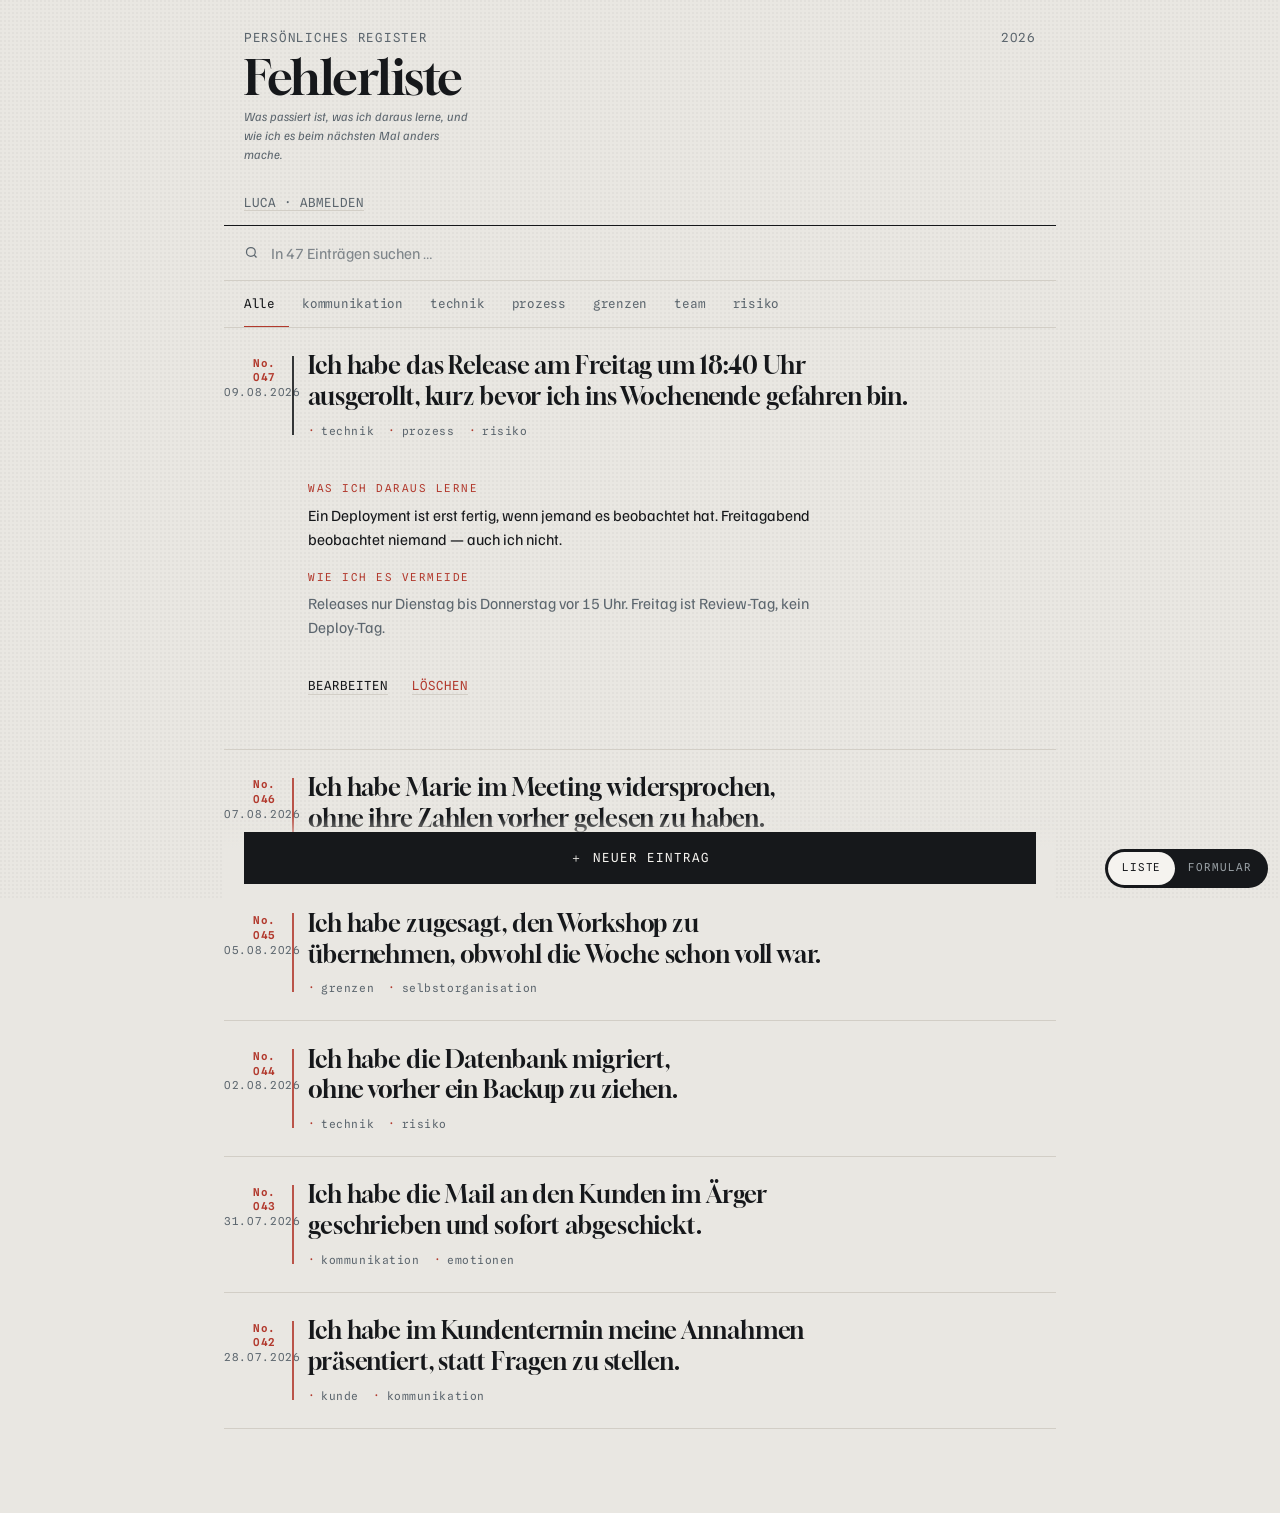
==== variante-1.html @ 760b7585 "Phase 1: drei Design-Varianten als statische Vorschau Drei eigenstaendige Entwuerfe des Hauptscreens" ====
<!DOCTYPE html>
<html lang="de">
<head>
<meta charset="utf-8">
<meta name="viewport" content="width=device-width, initial-scale=1, viewport-fit=cover">
<title>Fehler-App · Variante 1 — Marginalie</title>
<link rel="preconnect" href="https://fonts.googleapis.com">
<link rel="preconnect" href="https://fonts.gstatic.com" crossorigin>
<link href="https://fonts.googleapis.com/css2?family=Gloock&family=Familjen+Grotesk:ital,wght@0,400..700;1,400..700&family=Spline+Sans+Mono:wght@400;500;600&display=swap" rel="stylesheet">
<style>
/* ============================================================
   VARIANTE 1 — "MARGINALIE"
   Idee: Die Korrekturseite eines Lektors. Papier, Tinte,
   Rotstift. Kein Karten-Layout, sondern ein Satzspiegel mit
   Marginalspalte. Signature: die rote Marginallinie + die
   handnummerierte Kolumne (No. 047) am linken Rand.
   ============================================================ */

:root{
  --paper:      #E9E7E2;
  --paper-hi:   #F5F3EF;
  --ink:        #16181B;
  --slate:      #5C666E;
  --red:        #B23A2E;
  --rule:       #D2CEC6;

  --f-display: "Gloock", Georgia, serif;
  --f-text:    "Familjen Grotesk", system-ui, sans-serif;
  --f-mono:    "Spline Sans Mono", ui-monospace, monospace;

  --step--1: 0.78rem;
  --step-0:  0.975rem;
  --step-1:  1.1875rem;
  --step-2:  1.5rem;
  --step-3:  2.125rem;
  --step-4:  3rem;

  --gutter: 4.25rem;
  --pad: 1.25rem;
}

*,*::before,*::after{ box-sizing:border-box; }
html{ -webkit-text-size-adjust:100%; }
body{
  margin:0;
  background:var(--paper);
  color:var(--ink);
  font-family:var(--f-text);
  font-size:var(--step-0);
  line-height:1.55;
  font-feature-settings:"ss01" 1;
  -webkit-font-smoothing:antialiased;
  padding-bottom:env(safe-area-inset-bottom);
}
/* feine Papierstruktur, sehr zurückhaltend */
body::before{
  content:""; position:fixed; inset:0; pointer-events:none; z-index:0;
  background-image:radial-gradient(circle at 1px 1px, rgba(22,24,27,.05) 1px, transparent 0);
  background-size:4px 4px; opacity:.5;
}
button,input,textarea{ font:inherit; color:inherit; }
:focus-visible{ outline:2px solid var(--red); outline-offset:3px; border-radius:1px; }

.app{ position:relative; z-index:1; max-width:52rem; margin:0 auto; }

/* ---------- Kopf ---------- */
.masthead{
  padding:calc(env(safe-area-inset-top) + 1.75rem) var(--pad) 0;
  border-bottom:1px solid var(--ink);
}
.masthead .kicker{
  font-family:var(--f-mono); font-size:var(--step--1);
  letter-spacing:.14em; text-transform:uppercase; color:var(--slate);
  display:flex; justify-content:space-between; align-items:baseline;
}
.masthead h1{
  font-family:var(--f-display); font-weight:400;
  font-size:clamp(2.4rem, 12vw, var(--step-4));
  line-height:.95; margin:.5rem 0 .35rem; letter-spacing:-.01em;
}
.masthead .sub{
  font-size:var(--step--1); color:var(--slate); margin:0 0 1rem;
  max-width:32ch; font-style:italic;
}
.acct{ background:none; border:0; padding:.25rem 0; cursor:pointer; color:var(--slate);
  font-family:var(--f-mono); font-size:var(--step--1); letter-spacing:.08em;
  text-transform:uppercase; text-decoration:underline; text-underline-offset:3px;
  text-decoration-color:var(--rule); min-height:44px; display:inline-flex; align-items:center; }
.acct:hover{ color:var(--red); text-decoration-color:var(--red); }

/* ---------- Suche: eine Linie, kein Kasten ---------- */
.search{ border-bottom:1px solid var(--rule); padding:0 var(--pad); display:flex; align-items:center; gap:.75rem; }
.search svg{ width:15px; height:15px; flex:none; color:var(--slate); }
.search input{
  flex:1; border:0; background:transparent; padding:.95rem 0; min-height:44px;
  font-size:var(--step-0);
}
.search input::placeholder{ color:var(--slate); opacity:.75; }
.search input:focus{ outline:none; }
.search:focus-within{ border-bottom-color:var(--red); }

/* ---------- Tag-Filter ---------- */
.tags-bar{
  display:flex; gap:0; overflow-x:auto; scrollbar-width:none;
  border-bottom:1px solid var(--rule); padding:0 var(--pad);
}
.tags-bar::-webkit-scrollbar{ display:none; }
.tags-bar button{
  border:0; background:none; cursor:pointer; white-space:nowrap;
  font-family:var(--f-mono); font-size:var(--step--1); letter-spacing:.06em;
  color:var(--slate); padding:.8rem .85rem; min-height:44px;
  border-bottom:2px solid transparent; margin-bottom:-1px;
}
.tags-bar button:first-child{ padding-left:0; }
.tags-bar button[aria-pressed="true"]{ color:var(--ink); border-bottom-color:var(--red); }

/* ---------- Einträge ---------- */
.entries{ list-style:none; margin:0; padding:0; }
.entry{ border-bottom:1px solid var(--rule); }
.entry > button{
  all:unset; display:grid; grid-template-columns:var(--gutter) 1fr;
  width:100%; box-sizing:border-box; cursor:pointer;
  padding:1.4rem var(--pad) 1.4rem 0; align-items:start;
}
.entry > button:hover .fehler{ text-decoration:underline; text-decoration-color:var(--rule); text-underline-offset:4px; }

/* Marginalspalte — das Signature-Element */
.margin{
  font-family:var(--f-mono); font-size:.68rem; letter-spacing:.06em;
  color:var(--slate); text-align:right; padding-right:1rem; padding-top:.4rem;
  line-height:1.35;
}
.margin .no{ display:block; color:var(--red); font-weight:600; }
.body{ position:relative; padding-left:1rem; }
.body::before{                      /* die rote Korrekturlinie */
  content:""; position:absolute; left:0; top:.35rem; bottom:.35rem;
  width:1.5px; background:var(--red); opacity:.85;
}
.fehler{
  font-family:var(--f-display); font-weight:400;
  font-size:var(--step-1); line-height:1.28; margin:0;
  letter-spacing:-.005em; text-wrap:balance;
}
@media (min-width:40rem){ .fehler{ font-size:var(--step-2); } }
.chips{ display:flex; flex-wrap:wrap; gap:.4rem .9rem; margin-top:.7rem; }
.chip{ font-family:var(--f-mono); font-size:.7rem; letter-spacing:.05em; color:var(--slate); }
.chip::before{ content:"·"; margin-right:.35rem; color:var(--red); }

/* Detail */
.detail{ display:none; padding:0 var(--pad) 1.6rem var(--gutter); }
.entry.open .detail{ display:block; }
.detail .field{ padding-left:1rem; margin-top:1.15rem; }
.detail dt{
  font-family:var(--f-mono); font-size:.68rem; letter-spacing:.14em;
  text-transform:uppercase; color:var(--red); margin-bottom:.3rem;
}
.detail dd{ margin:0; color:var(--ink); max-width:60ch; }
.detail dd.quiet{ color:var(--slate); }
.actions{ display:flex; gap:1.5rem; margin:1.5rem 0 0 1rem; }
.actions button{
  background:none; border:0; cursor:pointer; padding:.5rem 0; min-height:44px;
  font-family:var(--f-mono); font-size:var(--step--1); letter-spacing:.08em;
  text-transform:uppercase; text-decoration:underline; text-underline-offset:4px;
  text-decoration-color:var(--rule);
}
.actions .del{ color:var(--red); }
.entry.open .body::before{ background:var(--ink); }

/* ---------- Neuer Eintrag ---------- */
.newbar{
  position:sticky; bottom:0; z-index:5;
  padding:1rem var(--pad) calc(1rem + env(safe-area-inset-bottom));
  background:linear-gradient(to top, var(--paper) 62%, rgba(233,231,226,0));
}
.newbar button{
  width:100%; min-height:52px; cursor:pointer;
  background:var(--ink); color:var(--paper-hi); border:0;
  font-family:var(--f-mono); font-size:var(--step--1);
  letter-spacing:.16em; text-transform:uppercase;
}
.newbar button:hover{ background:var(--red); }

/* ---------- Formular ---------- */
.form-view{ display:none; }
body[data-view="form"] .list-view{ display:none; }
body[data-view="form"] .form-view{ display:block; }

.form-head{ padding:calc(env(safe-area-inset-top) + 1.5rem) var(--pad) 1.25rem; border-bottom:1px solid var(--ink); }
.form-head .kicker{ font-family:var(--f-mono); font-size:var(--step--1); letter-spacing:.14em;
  text-transform:uppercase; color:var(--slate); }
.form-head h2{ font-family:var(--f-display); font-weight:400; font-size:var(--step-3);
  line-height:1; margin:.5rem 0 0; }
form{ padding:0 var(--pad) 3rem; }
.f{ border-bottom:1px solid var(--rule); padding:1.5rem 0 1.1rem; display:grid; grid-template-columns:var(--gutter) 1fr; }
.f .num{ font-family:var(--f-mono); font-size:.68rem; color:var(--red); padding-top:.3rem; text-align:right; padding-right:1rem; }
.f .col{ padding-left:1rem; border-left:1.5px solid var(--rule); }
.f:focus-within .col{ border-left-color:var(--red); }
.f label{ display:block; font-family:var(--f-display); font-size:var(--step-1); line-height:1.3; margin-bottom:.5rem; }
.f .hint{ font-size:var(--step--1); color:var(--slate); font-style:italic; margin-bottom:.6rem; }
.f textarea, .f input[type=text]{
  width:100%; border:0; border-bottom:1px solid var(--rule); background:transparent;
  padding:.5rem 0; resize:vertical; min-height:44px; line-height:1.5;
}
.f textarea:focus, .f input:focus{ outline:none; border-bottom-color:var(--ink); }
.suggest{ display:flex; flex-wrap:wrap; gap:.45rem; margin-top:.8rem; }
.suggest button{
  cursor:pointer; background:transparent; border:1px solid var(--rule); border-radius:999px;
  padding:.4rem .75rem; min-height:36px; font-family:var(--f-mono); font-size:.7rem; color:var(--slate);
}
.suggest button:hover{ border-color:var(--ink); color:var(--ink); }
.suggest button.on{ background:var(--ink); border-color:var(--ink); color:var(--paper-hi); }
.form-actions{ display:flex; gap:.75rem; margin-top:2rem; align-items:center; }
.form-actions .save{
  flex:1; min-height:52px; background:var(--ink); color:var(--paper-hi); border:0; cursor:pointer;
  font-family:var(--f-mono); font-size:var(--step--1); letter-spacing:.16em; text-transform:uppercase;
}
.form-actions .save:hover{ background:var(--red); }
.form-actions .cancel{
  background:none; border:0; cursor:pointer; color:var(--slate); min-height:52px; padding:0 .5rem;
  font-family:var(--f-mono); font-size:var(--step--1); letter-spacing:.1em; text-transform:uppercase;
}

/* ---------- Vorschau-Umschalter (gehört nicht zur App) ---------- */
.pv{ position:fixed; right:.75rem; bottom:calc(.75rem + env(safe-area-inset-bottom)); z-index:50;
  display:flex; background:var(--ink); border-radius:999px; padding:3px; }
.pv button{ border:0; background:none; color:#9AA1A6; cursor:pointer; padding:.5rem .85rem;
  border-radius:999px; font-family:var(--f-mono); font-size:.68rem; letter-spacing:.08em; text-transform:uppercase; }
.pv button[aria-pressed="true"]{ background:var(--paper-hi); color:var(--ink); }

@media (prefers-reduced-motion: reduce){ *{ animation:none !important; transition:none !important; } }
</style>
</head>
<body data-view="list">

<div class="app">

  <!-- ============== LISTE ============== -->
  <div class="list-view">
    <header class="masthead">
      <div class="kicker"><span>Persönliches Register</span><span>2026</span></div>
      <h1>Fehler&shy;liste</h1>
      <p class="sub">Was passiert ist, was ich daraus lerne, und wie ich es beim nächsten Mal anders mache.</p>
      <button class="acct">Luca · Abmelden</button>
    </header>

    <div class="search">
      <svg viewBox="0 0 24 24" fill="none" stroke="currentColor" stroke-width="2" aria-hidden="true"><circle cx="11" cy="11" r="7"/><path d="M20 20l-3.5-3.5"/></svg>
      <input type="search" placeholder="In 47 Einträgen suchen …" aria-label="Suche">
    </div>

    <nav class="tags-bar" aria-label="Nach Tag filtern">
      <button aria-pressed="true">Alle</button>
      <button aria-pressed="false">kommunikation</button>
      <button aria-pressed="false">technik</button>
      <button aria-pressed="false">prozess</button>
      <button aria-pressed="false">grenzen</button>
      <button aria-pressed="false">team</button>
      <button aria-pressed="false">risiko</button>
    </nav>

    <ul class="entries" id="entries"></ul>

    <div class="newbar"><button type="button" onclick="setView('form')">＋ Neuer Eintrag</button></div>
  </div>

  <!-- ============== FORMULAR ============== -->
  <div class="form-view">
    <header class="form-head">
      <div class="kicker">No. 048 · Entwurf</div>
      <h2>Ein neuer Eintrag</h2>
    </header>
    <form onsubmit="return false">
      <div class="f">
        <div class="num">01</div>
        <div class="col">
          <label for="v1a">Was für einen Fehler habe ich gemacht?</label>
          <p class="hint">So konkret wie möglich. Kein Urteil, nur der Vorgang.</p>
          <textarea id="v1a" rows="3"></textarea>
        </div>
      </div>
      <div class="f">
        <div class="num">02</div>
        <div class="col">
          <label for="v1b">Was lerne ich daraus?</label>
          <p class="hint">Der Satz, der übrig bleibt, wenn der Ärger weg ist.</p>
          <textarea id="v1b" rows="3"></textarea>
        </div>
      </div>
      <div class="f">
        <div class="num">03</div>
        <div class="col">
          <label for="v1c">Wie vermeide ich ihn in Zukunft?</label>
          <p class="hint">Eine Regel, die man befolgen kann, ohne nachzudenken.</p>
          <textarea id="v1c" rows="3"></textarea>
        </div>
      </div>
      <div class="f">
        <div class="num">04</div>
        <div class="col">
          <label for="v1d">Tags</label>
          <p class="hint">Mit Komma trennen. Bereits benutzte Tags unten.</p>
          <input id="v1d" type="text" placeholder="z. B. kommunikation, team">
          <div class="suggest">
            <button type="button" class="on">kommunikation</button>
            <button type="button">team</button>
            <button type="button">technik</button>
            <button type="button">prozess</button>
            <button type="button">grenzen</button>
            <button type="button">risiko</button>
            <button type="button">emotionen</button>
            <button type="button">kunde</button>
          </div>
        </div>
      </div>
      <div class="form-actions">
        <button type="button" class="save">Eintragen</button>
        <button type="button" class="cancel" onclick="setView('list')">Abbrechen</button>
      </div>
    </form>
  </div>
</div>

<div class="pv" role="group" aria-label="Vorschau umschalten">
  <button id="pv-list" aria-pressed="true" onclick="setView('list')">Liste</button>
  <button id="pv-form" aria-pressed="false" onclick="setView('form')">Formular</button>
</div>

<script>
const DATA = [
  {no:"047",datum:"09.08.2026",fehler:"Ich habe das Release am Freitag um 18:40 Uhr ausgerollt, kurz bevor ich ins Wochenende gefahren bin.",learning:"Ein Deployment ist erst fertig, wenn jemand es beobachtet hat. Freitagabend beobachtet niemand — auch ich nicht.",vermeidung:"Releases nur Dienstag bis Donnerstag vor 15 Uhr. Freitag ist Review-Tag, kein Deploy-Tag.",tags:["technik","prozess","risiko"]},
  {no:"046",datum:"07.08.2026",fehler:"Ich habe Marie im Meeting widersprochen, ohne ihre Zahlen vorher gelesen zu haben.",learning:"Mein Widerspruch war schneller als mein Verständnis. Das kostet Vertrauen, nicht nur Zeit.",vermeidung:"Erst eine echte Frage stellen, bevor ich eine Gegenposition formuliere.",tags:["kommunikation","team"]},
  {no:"045",datum:"05.08.2026",fehler:"Ich habe zugesagt, den Workshop zu übernehmen, obwohl die Woche schon voll war.",learning:"Ich sage Ja zur Anerkennung, nicht zur Aufgabe. Das merke ich immer erst am Mittwoch.",vermeidung:"24 Stunden Bedenkzeit bei allem, was länger als zwei Stunden dauert.",tags:["grenzen","selbstorganisation"]},
  {no:"044",datum:"02.08.2026",fehler:"Ich habe die Datenbank migriert, ohne vorher ein Backup zu ziehen.",learning:"Ich habe auf mein Können vertraut statt auf ein Verfahren. Können hat keine Undo-Funktion.",vermeidung:"Checkliste vor jeder Migration: Backup ziehen, Restore einmal testen, dann erst starten.",tags:["technik","risiko"]},
  {no:"043",datum:"31.07.2026",fehler:"Ich habe die Mail an den Kunden im Ärger geschrieben und sofort abgeschickt.",learning:"Der erste Entwurf gehört mir, der zweite dem Empfänger. Ich habe den ersten verschickt.",vermeidung:"Bei Ärger: Entwurf ohne Empfänger schreiben und eine Nacht liegen lassen.",tags:["kommunikation","emotionen"]},
  {no:"042",datum:"28.07.2026",fehler:"Ich habe im Kundentermin meine Annahmen präsentiert, statt Fragen zu stellen.",learning:"Ich habe 40 Minuten geredet und nichts erfahren, was ich vorher nicht schon zu wissen glaubte.",vermeidung:"Die ersten 15 Minuten jedes Termins: nur Fragen, kein Slide.",tags:["kunde","kommunikation"]}
];
const esc = s => s.replace(/[&<>]/g, c => ({'&':'&amp;','<':'&lt;','>':'&gt;'}[c]));
document.getElementById('entries').innerHTML = DATA.map((e,i)=>`
  <li class="entry${i===0?' open':''}">
    <button type="button" onclick="this.parentElement.classList.toggle('open')" aria-expanded="${i===0}">
      <div class="margin"><span class="no">No. ${e.no}</span>${e.datum}</div>
      <div class="body">
        <p class="fehler">${esc(e.fehler)}</p>
        <div class="chips">${e.tags.map(t=>`<span class="chip">${t}</span>`).join('')}</div>
      </div>
    </button>
    <dl class="detail">
      <div class="field"><dt>Was ich daraus lerne</dt><dd>${esc(e.learning)}</dd></div>
      <div class="field"><dt>Wie ich es vermeide</dt><dd class="quiet">${esc(e.vermeidung)}</dd></div>
      <div class="actions"><button type="button">Bearbeiten</button><button type="button" class="del">Löschen</button></div>
    </dl>
  </li>`).join('');

function setView(v){
  document.body.dataset.view = v;
  document.getElementById('pv-list').setAttribute('aria-pressed', v==='list');
  document.getElementById('pv-form').setAttribute('aria-pressed', v==='form');
  window.scrollTo(0,0);
}
document.querySelectorAll('.suggest button').forEach(b=>b.onclick=()=>b.classList.toggle('on'));
document.querySelectorAll('.tags-bar button').forEach(b=>b.onclick=()=>{
  document.querySelectorAll('.tags-bar button').forEach(x=>x.setAttribute('aria-pressed','false'));
  b.setAttribute('aria-pressed','true');
});
</script>
</body>
</html>
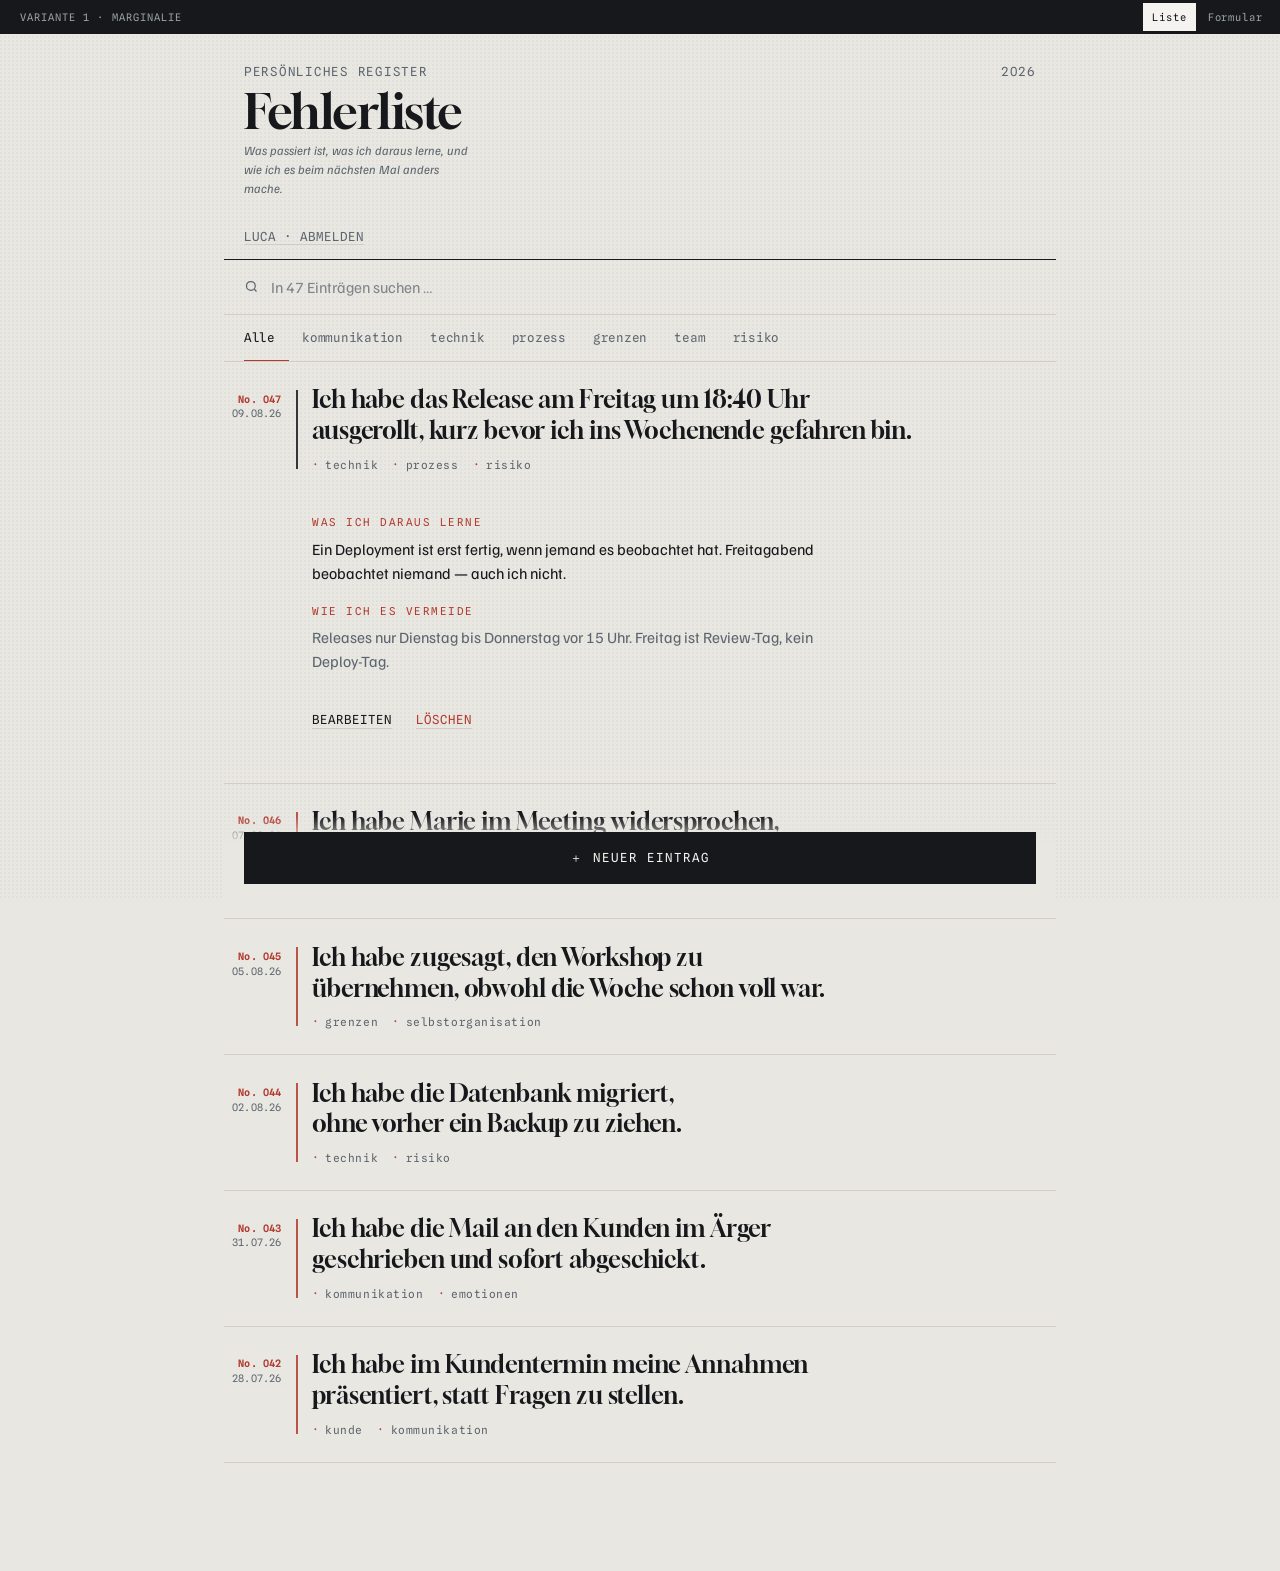
==== commit 5112d3cd: "Varianten: Layout-Korrekturen und Vorschau-Index - Marginal-/Katalogspalte lief auf 393px aus dem Ra" ====
--- a/variante-1.html
+++ b/variante-1.html
@@ -35,8 +35,9 @@
   --step-3:  2.125rem;
   --step-4:  3rem;
 
-  --gutter: 4.25rem;
+  --gutter: 4.5rem;
   --pad: 1.25rem;
+  --chrome: 34px;
 }
 
 *,*::before,*::after{ box-sizing:border-box; }
@@ -51,6 +52,7 @@
   font-feature-settings:"ss01" 1;
   -webkit-font-smoothing:antialiased;
   padding-bottom:env(safe-area-inset-bottom);
+  padding-top:calc(var(--chrome) + env(safe-area-inset-top));
 }
 /* feine Papierstruktur, sehr zurückhaltend */
 body::before{
@@ -65,7 +67,7 @@
 
 /* ---------- Kopf ---------- */
 .masthead{
-  padding:calc(env(safe-area-inset-top) + 1.75rem) var(--pad) 0;
+  padding:1.75rem var(--pad) 0;
   border-bottom:1px solid var(--ink);
 }
 .masthead .kicker{
@@ -115,7 +117,7 @@
 .tags-bar button[aria-pressed="true"]{ color:var(--ink); border-bottom-color:var(--red); }
 
 /* ---------- Einträge ---------- */
-.entries{ list-style:none; margin:0; padding:0; }
+.entries{ list-style:none; margin:0; padding:0 0 1.5rem; }
 .entry{ border-bottom:1px solid var(--rule); }
 .entry > button{
   all:unset; display:grid; grid-template-columns:var(--gutter) 1fr;
@@ -126,9 +128,9 @@
 
 /* Marginalspalte — das Signature-Element */
 .margin{
-  font-family:var(--f-mono); font-size:.68rem; letter-spacing:.06em;
-  color:var(--slate); text-align:right; padding-right:1rem; padding-top:.4rem;
-  line-height:1.35;
+  font-family:var(--f-mono); font-size:.64rem; letter-spacing:.02em;
+  color:var(--slate); text-align:right; padding-right:.9rem; padding-top:.45rem;
+  line-height:1.45; overflow:hidden;
 }
 .margin .no{ display:block; color:var(--red); font-weight:600; }
 .body{ position:relative; padding-left:1rem; }
@@ -185,7 +187,7 @@
 body[data-view="form"] .list-view{ display:none; }
 body[data-view="form"] .form-view{ display:block; }
 
-.form-head{ padding:calc(env(safe-area-inset-top) + 1.5rem) var(--pad) 1.25rem; border-bottom:1px solid var(--ink); }
+.form-head{ padding:1.5rem var(--pad) 1.25rem; border-bottom:1px solid var(--ink); }
 .form-head .kicker{ font-family:var(--f-mono); font-size:var(--step--1); letter-spacing:.14em;
   text-transform:uppercase; color:var(--slate); }
 .form-head h2{ font-family:var(--f-display); font-weight:400; font-size:var(--step-3);
@@ -220,11 +222,15 @@
   font-family:var(--f-mono); font-size:var(--step--1); letter-spacing:.1em; text-transform:uppercase;
 }
 
-/* ---------- Vorschau-Umschalter (gehört nicht zur App) ---------- */
-.pv{ position:fixed; right:.75rem; bottom:calc(.75rem + env(safe-area-inset-bottom)); z-index:50;
-  display:flex; background:var(--ink); border-radius:999px; padding:3px; }
-.pv button{ border:0; background:none; color:#9AA1A6; cursor:pointer; padding:.5rem .85rem;
-  border-radius:999px; font-family:var(--f-mono); font-size:.68rem; letter-spacing:.08em; text-transform:uppercase; }
+/* ---------- Vorschau-Leiste (gehört nicht zur App) ---------- */
+.pv{ position:fixed; inset:0 0 auto; z-index:60; height:calc(var(--chrome) + env(safe-area-inset-top));
+  padding:env(safe-area-inset-top) .5rem 0 var(--pad); background:var(--ink); color:#9AA1A6;
+  display:flex; align-items:center; justify-content:space-between; gap:1rem;
+  font-family:var(--f-mono); font-size:.65rem; letter-spacing:.1em; text-transform:uppercase; }
+.pv .name{ overflow:hidden; text-overflow:ellipsis; white-space:nowrap; }
+.pv .sw{ display:flex; gap:2px; flex:none; }
+.pv button{ border:0; background:none; color:#9AA1A6; cursor:pointer; padding:.35rem .6rem;
+  font:inherit; letter-spacing:.08em; }
 .pv button[aria-pressed="true"]{ background:var(--paper-hi); color:var(--ink); }
 
 @media (prefers-reduced-motion: reduce){ *{ animation:none !important; transition:none !important; } }
@@ -320,19 +326,22 @@
   </div>
 </div>
 
-<div class="pv" role="group" aria-label="Vorschau umschalten">
-  <button id="pv-list" aria-pressed="true" onclick="setView('list')">Liste</button>
-  <button id="pv-form" aria-pressed="false" onclick="setView('form')">Formular</button>
+<div class="pv">
+  <span class="name">Variante 1 · Marginalie</span>
+  <span class="sw" role="group" aria-label="Vorschau umschalten">
+    <button id="pv-list" aria-pressed="true" onclick="setView('list')">Liste</button>
+    <button id="pv-form" aria-pressed="false" onclick="setView('form')">Formular</button>
+  </span>
 </div>
 
 <script>
 const DATA = [
-  {no:"047",datum:"09.08.2026",fehler:"Ich habe das Release am Freitag um 18:40 Uhr ausgerollt, kurz bevor ich ins Wochenende gefahren bin.",learning:"Ein Deployment ist erst fertig, wenn jemand es beobachtet hat. Freitagabend beobachtet niemand — auch ich nicht.",vermeidung:"Releases nur Dienstag bis Donnerstag vor 15 Uhr. Freitag ist Review-Tag, kein Deploy-Tag.",tags:["technik","prozess","risiko"]},
-  {no:"046",datum:"07.08.2026",fehler:"Ich habe Marie im Meeting widersprochen, ohne ihre Zahlen vorher gelesen zu haben.",learning:"Mein Widerspruch war schneller als mein Verständnis. Das kostet Vertrauen, nicht nur Zeit.",vermeidung:"Erst eine echte Frage stellen, bevor ich eine Gegenposition formuliere.",tags:["kommunikation","team"]},
-  {no:"045",datum:"05.08.2026",fehler:"Ich habe zugesagt, den Workshop zu übernehmen, obwohl die Woche schon voll war.",learning:"Ich sage Ja zur Anerkennung, nicht zur Aufgabe. Das merke ich immer erst am Mittwoch.",vermeidung:"24 Stunden Bedenkzeit bei allem, was länger als zwei Stunden dauert.",tags:["grenzen","selbstorganisation"]},
-  {no:"044",datum:"02.08.2026",fehler:"Ich habe die Datenbank migriert, ohne vorher ein Backup zu ziehen.",learning:"Ich habe auf mein Können vertraut statt auf ein Verfahren. Können hat keine Undo-Funktion.",vermeidung:"Checkliste vor jeder Migration: Backup ziehen, Restore einmal testen, dann erst starten.",tags:["technik","risiko"]},
-  {no:"043",datum:"31.07.2026",fehler:"Ich habe die Mail an den Kunden im Ärger geschrieben und sofort abgeschickt.",learning:"Der erste Entwurf gehört mir, der zweite dem Empfänger. Ich habe den ersten verschickt.",vermeidung:"Bei Ärger: Entwurf ohne Empfänger schreiben und eine Nacht liegen lassen.",tags:["kommunikation","emotionen"]},
-  {no:"042",datum:"28.07.2026",fehler:"Ich habe im Kundentermin meine Annahmen präsentiert, statt Fragen zu stellen.",learning:"Ich habe 40 Minuten geredet und nichts erfahren, was ich vorher nicht schon zu wissen glaubte.",vermeidung:"Die ersten 15 Minuten jedes Termins: nur Fragen, kein Slide.",tags:["kunde","kommunikation"]}
+  {no:"047",datum:"09.08.26",fehler:"Ich habe das Release am Freitag um 18:40 Uhr ausgerollt, kurz bevor ich ins Wochenende gefahren bin.",learning:"Ein Deployment ist erst fertig, wenn jemand es beobachtet hat. Freitagabend beobachtet niemand — auch ich nicht.",vermeidung:"Releases nur Dienstag bis Donnerstag vor 15 Uhr. Freitag ist Review-Tag, kein Deploy-Tag.",tags:["technik","prozess","risiko"]},
+  {no:"046",datum:"07.08.26",fehler:"Ich habe Marie im Meeting widersprochen, ohne ihre Zahlen vorher gelesen zu haben.",learning:"Mein Widerspruch war schneller als mein Verständnis. Das kostet Vertrauen, nicht nur Zeit.",vermeidung:"Erst eine echte Frage stellen, bevor ich eine Gegenposition formuliere.",tags:["kommunikation","team"]},
+  {no:"045",datum:"05.08.26",fehler:"Ich habe zugesagt, den Workshop zu übernehmen, obwohl die Woche schon voll war.",learning:"Ich sage Ja zur Anerkennung, nicht zur Aufgabe. Das merke ich immer erst am Mittwoch.",vermeidung:"24 Stunden Bedenkzeit bei allem, was länger als zwei Stunden dauert.",tags:["grenzen","selbstorganisation"]},
+  {no:"044",datum:"02.08.26",fehler:"Ich habe die Datenbank migriert, ohne vorher ein Backup zu ziehen.",learning:"Ich habe auf mein Können vertraut statt auf ein Verfahren. Können hat keine Undo-Funktion.",vermeidung:"Checkliste vor jeder Migration: Backup ziehen, Restore einmal testen, dann erst starten.",tags:["technik","risiko"]},
+  {no:"043",datum:"31.07.26",fehler:"Ich habe die Mail an den Kunden im Ärger geschrieben und sofort abgeschickt.",learning:"Der erste Entwurf gehört mir, der zweite dem Empfänger. Ich habe den ersten verschickt.",vermeidung:"Bei Ärger: Entwurf ohne Empfänger schreiben und eine Nacht liegen lassen.",tags:["kommunikation","emotionen"]},
+  {no:"042",datum:"28.07.26",fehler:"Ich habe im Kundentermin meine Annahmen präsentiert, statt Fragen zu stellen.",learning:"Ich habe 40 Minuten geredet und nichts erfahren, was ich vorher nicht schon zu wissen glaubte.",vermeidung:"Die ersten 15 Minuten jedes Termins: nur Fragen, kein Slide.",tags:["kunde","kommunikation"]}
 ];
 const esc = s => s.replace(/[&<>]/g, c => ({'&':'&amp;','<':'&lt;','>':'&gt;'}[c]));
 document.getElementById('entries').innerHTML = DATA.map((e,i)=>`
